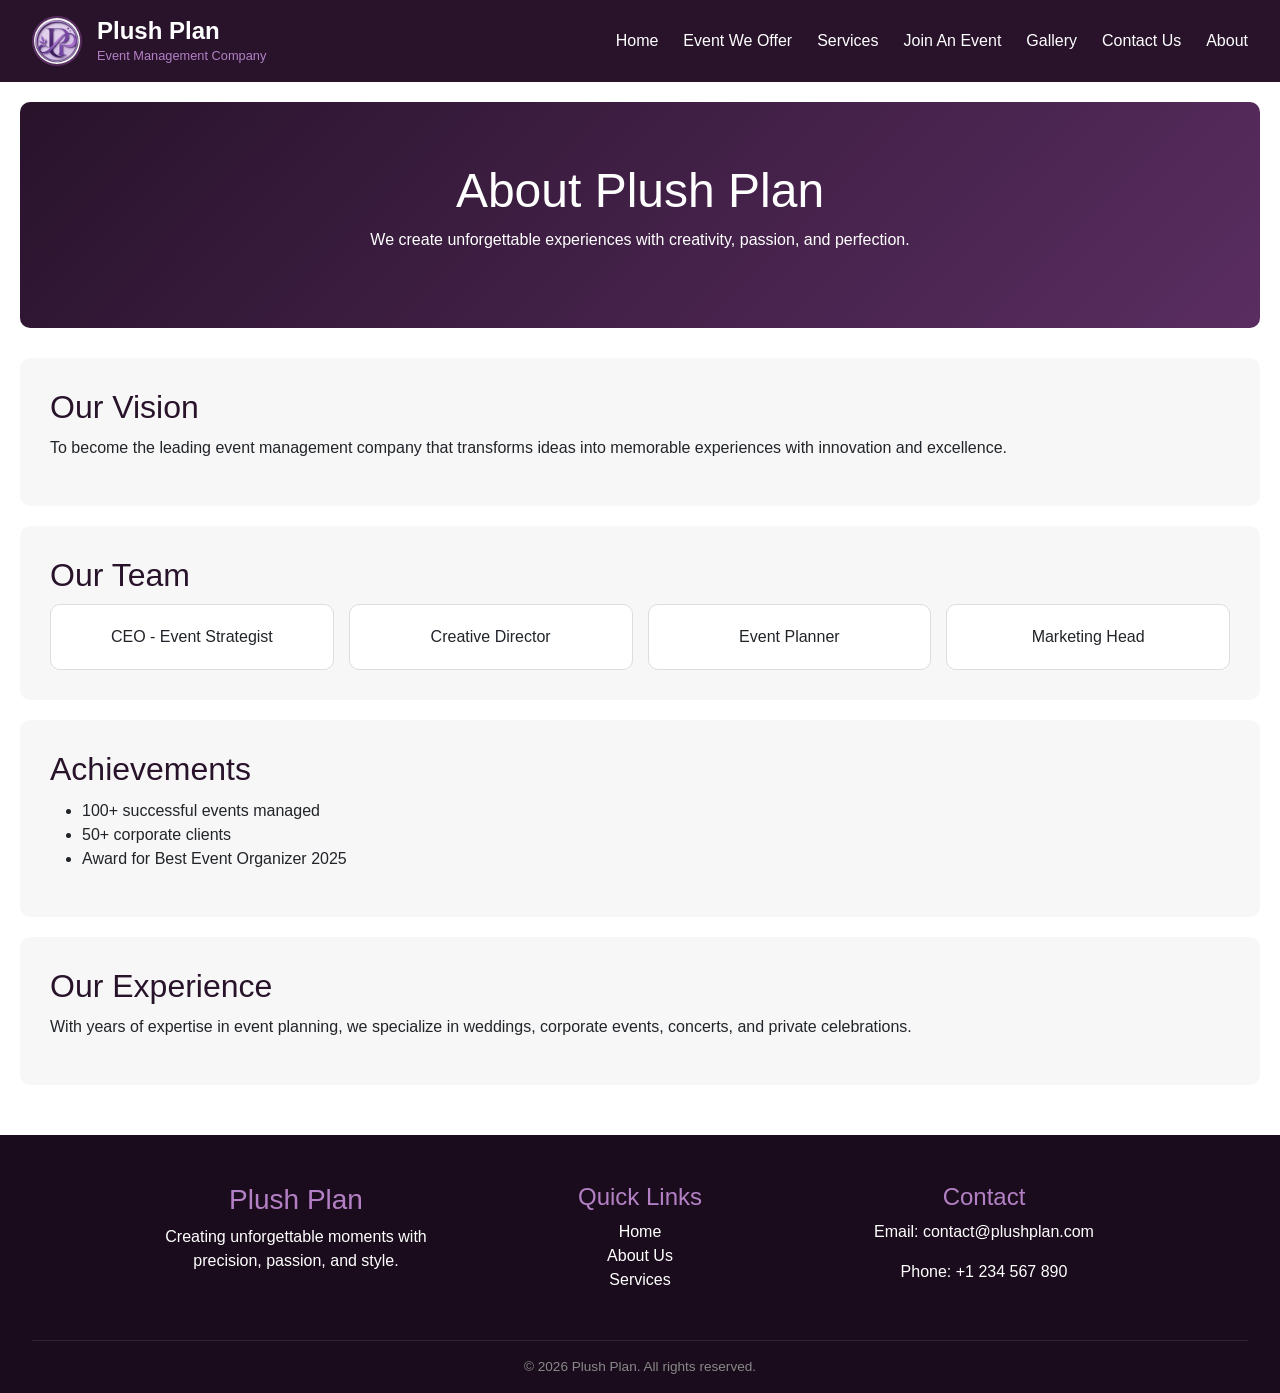
==== about.html @ 793eaf3a "about page" ====
<!DOCTYPE html>
<html lang="en">

<head>
    <meta charset="UTF-8">
    <meta name="viewport" content="width=device-width, initial-scale=1.0">
    <title>About Us - Plush Plan</title>

    <!-- Bootstrap -->
    <link href="https://cdn.jsdelivr.net/npm/bootstrap@5.3.3/dist/css/bootstrap.min.css" rel="stylesheet">

    <!-- CSS File -->
    <link rel="stylesheet" href="./style/about.css">
</head>

<body>

    <!-- Navbar (SAME AS HOMEPAGE) -->
    <nav class="navbar">
        <div class="brand-container">
            <img src="./assets/logo(1).png" alt="Plush Plan Logo" class="brand-logo">
            <div class="text-stack">
                <h1 class="brand-title">Plush Plan</h1>
                <span class="brand-subtitle">Event Management Company</span>
            </div>
        </div>

        <ul class="nav-links">
            <li><a href="index.html">Home</a></li>
            <li><a href="about.html">Event We Offer</a></li>
            <li><a href="#">Services</a></li>
            <li><a href="#">Join An Event</a></li>
            <li><a href="#">Gallery</a></li>
            <li><a href="#">Contact Us</a></li>
            <li><a href="about.html">About</a></li>
        </ul>
    </nav>

    <!-- ================= MAIN CONTENT ================= -->
    <div class="content-wrapper">

        <!-- Banner -->
        <section class="banner">
            <h1>About Plush Plan</h1>
            <p>We create unforgettable experiences with creativity, passion, and perfection.</p>
        </section>

        <!-- Vision -->
        <section class="section-box">
            <h2>Our Vision</h2>
            <p>
                To become the leading event management company that transforms ideas into memorable experiences
                with innovation and excellence.
            </p>
        </section>

        <!-- Team -->
        <section class="section-box">
            <h2>Our Team</h2>
            <div class="team-grid">
                <div class="team-card">CEO - Event Strategist</div>
                <div class="team-card">Creative Director</div>
                <div class="team-card">Event Planner</div>
                <div class="team-card">Marketing Head</div>
            </div>
        </section>

        <!-- Achievements -->
        <section class="section-box">
            <h2>Achievements</h2>
            <ul>
                <li>100+ successful events managed</li>
                <li>50+ corporate clients</li>
                <li>Award for Best Event Organizer 2025</li>
            </ul>
        </section>

        <!-- Experience -->
        <section class="section-box">
            <h2>Our Experience</h2>
            <p>
                With years of expertise in event planning, we specialize in weddings, corporate events,
                concerts, and private celebrations.
            </p>
        </section>

    </div>

    <!-- Footer (SAME AS HOMEPAGE) -->
    <footer class="footer">
        <div class="footer-content">

            <div class="footer-section">
                <h3>Plush Plan</h3>
                <p>Creating unforgettable moments with precision, passion, and style.</p>
            </div>

            <div class="footer-section">
                <h4>Quick Links</h4>
                <ul>
                    <li><a href="index.html">Home</a></li>
                    <li><a href="about.html">About Us</a></li>
                    <li><a href="#">Services</a></li>
                </ul>
            </div>

            <div class="footer-section">
                <h4>Contact</h4>
                <p>Email: contact@plushplan.com</p>
                <p>Phone: +1 234 567 890</p>
            </div>

        </div>

        <div class="footer-bottom">
            &copy; 2026 Plush Plan. All rights reserved.
        </div>
    </footer>

</body>
</html>
---- style/about.css ----
/* ================= GLOBAL ================= */
html, body {
    margin: 0;
    padding: 0;
    font-family: 'Segoe UI', sans-serif;
    background-color: #ffffff;
}

.content-wrapper {
    padding: 20px;
}

/* ================= NAVBAR (SAME AS HOME PAGE) ================= */
.navbar {
    display: flex;
    justify-content: space-between;
    align-items: center;
    background-color: #28132b;
    padding: 1rem 2rem;
    color: white;
}

.brand-container {
    display: flex;
    align-items: center;
    gap: 15px;
}

.text-stack {
    display: flex;
    flex-direction: column;
}

.brand-title {
    font-size: 1.5rem;
    font-weight: 700;
    color: #fff;
    margin: 0;
}

.brand-subtitle {
    font-size: 0.8rem;
    color: #b380c5;
}

.brand-logo {
    width: 50px;
    height: 50px;
    border-radius: 50%;
    object-fit: cover;
    border: 2px solid #5a2d61;
}

.nav-links {
    display: flex;
    list-style: none;
    gap: 25px;
    margin: 0;
}

.nav-links a {
    color: white;
    text-decoration: none;
    font-weight: 300;
    transition: 0.3s;
}

.nav-links a:hover {
    color: #b380c5;
}

/* ================= ABOUT PAGE CONTENT ================= */

.banner {
    text-align: center;
    padding: 60px 20px;
    background: linear-gradient(135deg, #28132b, #5a2d61);
    color: white;
    border-radius: 10px;
    margin-bottom: 30px;
}

.banner h1 {
    font-size: 3rem;
}

.section-box {
    background: #f7f7f7;
    padding: 30px;
    margin-bottom: 20px;
    border-radius: 10px;
}

.section-box h2 {
    color: #28132b;
    margin-bottom: 10px;
}

.team-grid {
    display: grid;
    grid-template-columns: repeat(auto-fit, minmax(180px, 1fr));
    gap: 15px;
}

.team-card {
    background: white;
    padding: 20px;
    border-radius: 10px;
    text-align: center;
    border: 1px solid #ddd;
}

/* ================= FOOTER (SAME AS HOME PAGE) ================= */
.footer {
    margin-top: 10px;
    background-color: #1a0c1c;
    color: #ffffff;
    padding: 3rem 2rem 1rem;
    text-align: center;
}

.footer-content {
    display: grid;
    grid-template-columns: repeat(auto-fit, minmax(250px, 1fr));
    gap: 2rem;
    max-width: 1000px;
    margin: 0 auto;
    justify-items: center;
}

.footer-section h3,
.footer-section h4 {
    color: #b380c5;
}

.footer-section ul {
    list-style: none;
    padding: 0;
}

.footer-section a {
    color: white;
    text-decoration: none;
}

.footer-section a:hover {
    color: #b380c5;
}

.footer-bottom {
    margin-top: 2rem;
    padding-top: 1rem;
    border-top: 1px solid #332136;
    font-size: 0.85rem;
    color: #888;
}
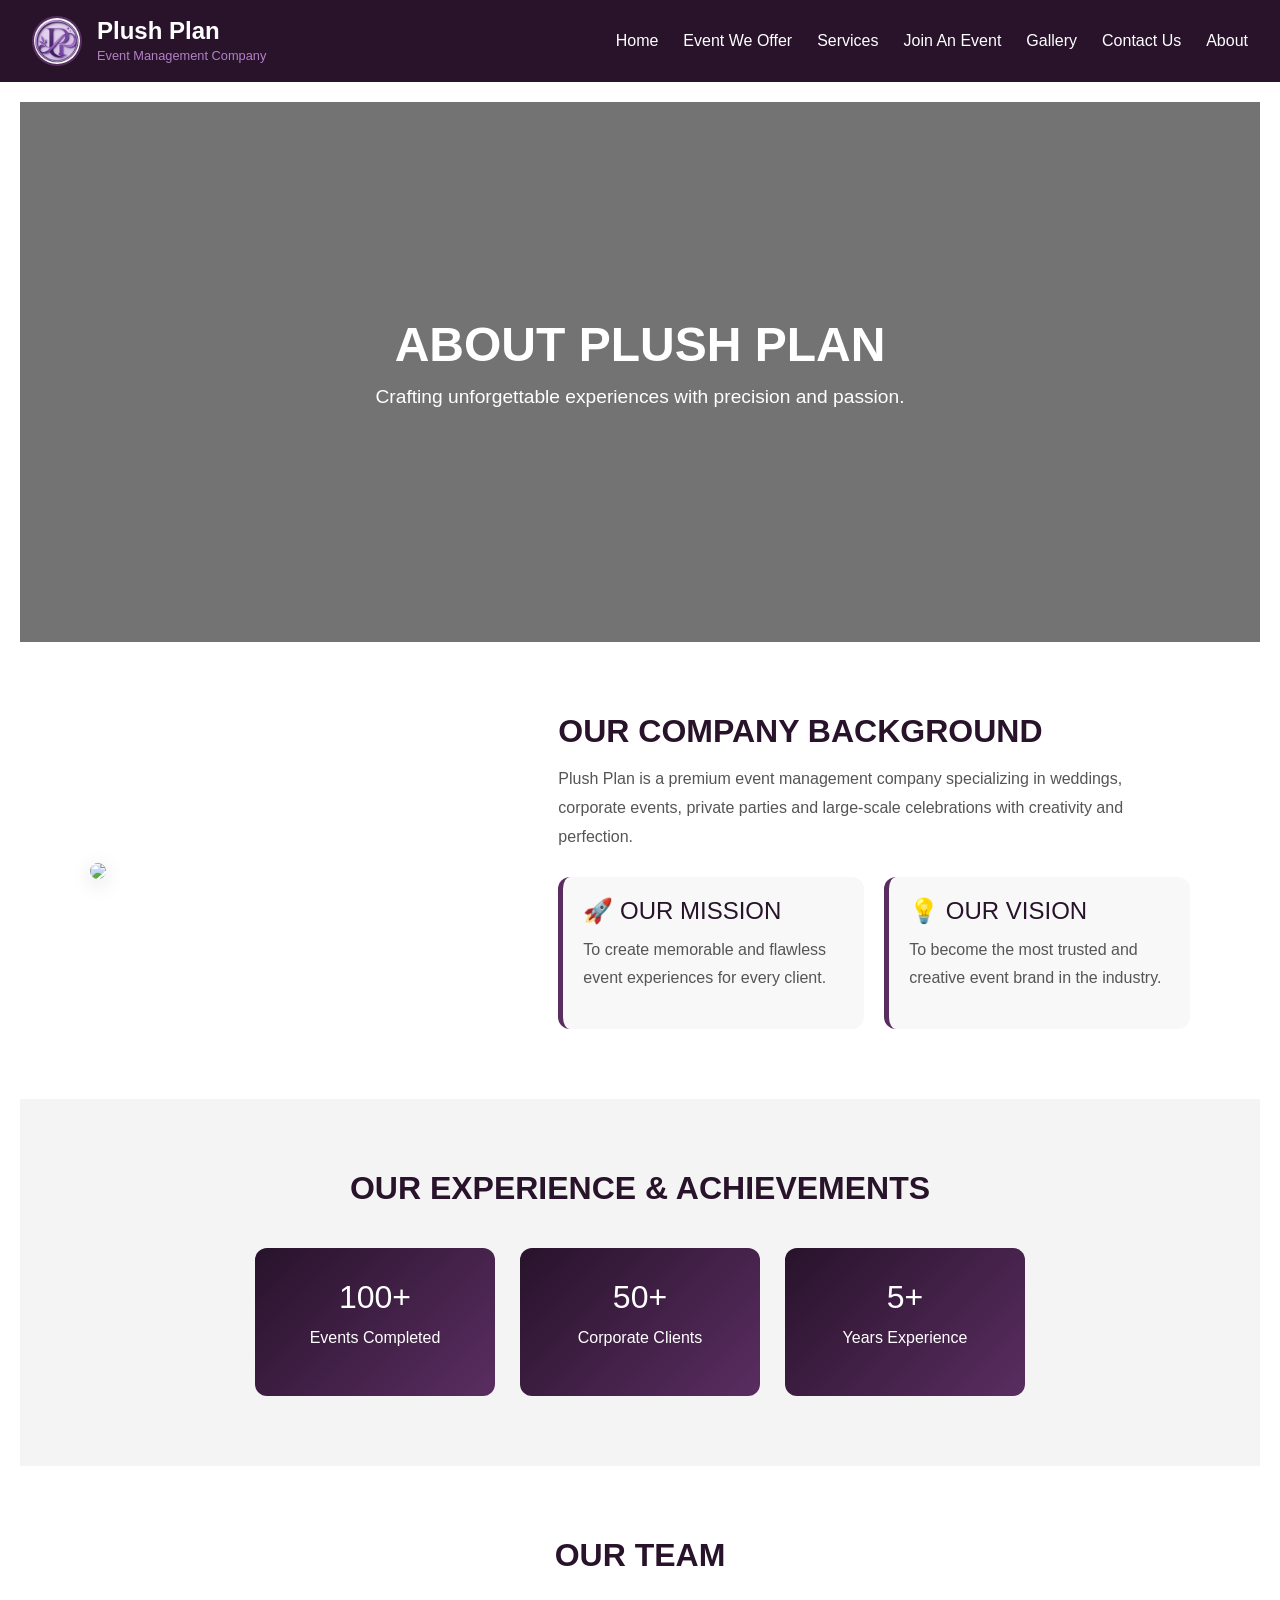
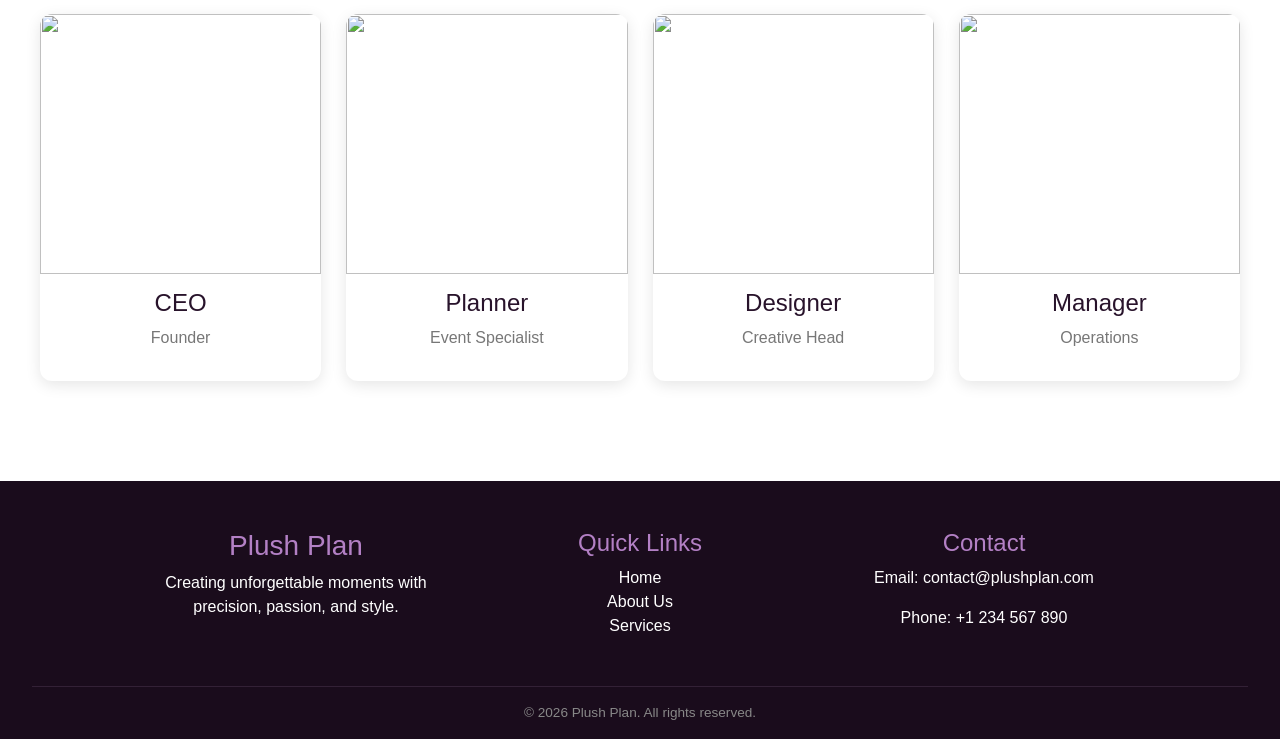
==== commit 5a173443: "about page edited" ====
--- a/about.html
+++ b/about.html
@@ -39,50 +39,104 @@
     <!-- ================= MAIN CONTENT ================= -->
     <div class="content-wrapper">
 
-        <!-- Banner -->
-        <section class="banner">
-            <h1>About Plush Plan</h1>
-            <p>We create unforgettable experiences with creativity, passion, and perfection.</p>
-        </section>
+       <!-- ================= HERO BANNER ================= -->
+<section class="about-hero">
+    <div class="hero-overlay">
+        <h1>ABOUT PLUSH PLAN</h1>
+        <p>Crafting unforgettable experiences with precision and passion.</p>
+    </div>
+</section>
 
-        <!-- Vision -->
-        <section class="section-box">
-            <h2>Our Vision</h2>
+<!-- ================= COMPANY + MISSION/VISION ================= -->
+<section class="about-main container">
+
+    <div class="row align-items-center">
+
+        <!-- LEFT IMAGE -->
+        <div class="col-md-5">
+            <img src="https://via.placeholder.com/500x400" class="img-fluid about-img">
+        </div>
+
+        <!-- RIGHT TEXT -->
+        <div class="col-md-7">
+            <h2>OUR COMPANY BACKGROUND</h2>
             <p>
-                To become the leading event management company that transforms ideas into memorable experiences
-                with innovation and excellence.
+                Plush Plan is a premium event management company specializing in weddings, corporate events,
+                private parties and large-scale celebrations with creativity and perfection.
             </p>
-        </section>
 
-        <!-- Team -->
-        <section class="section-box">
-            <h2>Our Team</h2>
-            <div class="team-grid">
-                <div class="team-card">CEO - Event Strategist</div>
-                <div class="team-card">Creative Director</div>
-                <div class="team-card">Event Planner</div>
-                <div class="team-card">Marketing Head</div>
+            <div class="mv-box">
+                <div class="mv">
+                    <h4>🚀 OUR MISSION</h4>
+                    <p>To create memorable and flawless event experiences for every client.</p>
+                </div>
+
+                <div class="mv">
+                    <h4>💡 OUR VISION</h4>
+                    <p>To become the most trusted and creative event brand in the industry.</p>
+                </div>
             </div>
-        </section>
+        </div>
 
-        <!-- Achievements -->
-        <section class="section-box">
-            <h2>Achievements</h2>
-            <ul>
-                <li>100+ successful events managed</li>
-                <li>50+ corporate clients</li>
-                <li>Award for Best Event Organizer 2025</li>
-            </ul>
-        </section>
+    </div>
+</section>
 
-        <!-- Experience -->
-        <section class="section-box">
-            <h2>Our Experience</h2>
-            <p>
-                With years of expertise in event planning, we specialize in weddings, corporate events,
-                concerts, and private celebrations.
-            </p>
-        </section>
+<!-- ================= EXPERIENCE ================= -->
+<section class="experience-section">
+    <h2>OUR EXPERIENCE & ACHIEVEMENTS</h2>
+
+    <div class="exp-grid">
+
+        <div class="exp-card">
+            <h3>100+</h3>
+            <p>Events Completed</p>
+        </div>
+
+        <div class="exp-card">
+            <h3>50+</h3>
+            <p>Corporate Clients</p>
+        </div>
+
+        <div class="exp-card">
+            <h3>5+</h3>
+            <p>Years Experience</p>
+        </div>
+
+    </div>
+</section>
+
+<!-- ================= TEAM ================= -->
+<section class="team-section">
+    <h2>OUR TEAM</h2>
+
+    <div class="team-grid">
+
+        <div class="team-card">
+            <img src="https://via.placeholder.com/200" alt="">
+            <h4>CEO</h4>
+            <p>Founder</p>
+        </div>
+
+        <div class="team-card">
+            <img src="https://via.placeholder.com/200" alt="">
+            <h4>Planner</h4>
+            <p>Event Specialist</p>
+        </div>
+
+        <div class="team-card">
+            <img src="https://via.placeholder.com/200" alt="">
+            <h4>Designer</h4>
+            <p>Creative Head</p>
+        </div>
+
+        <div class="team-card">
+            <img src="https://via.placeholder.com/200" alt="">
+            <h4>Manager</h4>
+            <p>Operations</p>
+        </div>
+
+    </div>
+</section>
 
     </div>
 
--- a/style/about.css
+++ b/style/about.css
@@ -69,47 +69,183 @@
     color: #b380c5;
 }
 
-/* ================= ABOUT PAGE CONTENT ================= */
-
-.banner {
-    text-align: center;
-    padding: 60px 20px;
+/* =========================================
+   ABOUT PAGE MAIN SECTION
+========================================= */
+
+.about-hero {
+    height: 60vh;
+    background: url("./assets/about-banner.jpg");
+    background-position: center;
+    background-size: cover;
+    background-repeat: no-repeat;
+    position: relative;
+}
+
+.hero-overlay {
+    background: rgba(0, 0, 0, 0.55);
+    width: 100%;
+    height: 100%;
+    display: flex;
+    flex-direction: column;
+    justify-content: center;
+    align-items: center;
+    color: white;
+    text-align: center;
+    padding: 20px;
+}
+
+.hero-overlay h1 {
+    font-size: 3rem;
+    font-weight: bold;
+    margin-bottom: 10px;
+    text-transform: uppercase;
+}
+
+.hero-overlay p {
+    font-size: 1.2rem;
+}
+
+.about-main {
+    padding: 70px 20px;
+}
+
+.about-img {
+    width: 100%;
+    border-radius: 12px;
+    box-shadow: 0px 5px 20px rgba(0,0,0,0.15);
+}
+
+.about-main h2 {
+    color: #28132b;
+    font-weight: 700;
+    margin-bottom: 15px;
+}
+
+.about-main p {
+    line-height: 1.8;
+    color: #555;
+}
+
+.mv-box {
+    display: flex;
+    gap: 20px;
+    margin-top: 25px;
+}
+
+.mv {
+    flex: 1;
+    background: #f8f8f8;
+    padding: 20px;
+    border-radius: 12px;
+    border-left: 5px solid #5a2d61;
+}
+
+.mv h4 {
+    color: #28132b;
+    margin-bottom: 10px;
+}
+
+/* EXPERIENCE */
+
+.experience-section {
+    background: #f4f4f4;
+    padding: 70px 20px;
+    text-align: center;
+}
+
+.experience-section h2 {
+    color: #28132b;
+    font-weight: bold;
+    margin-bottom: 40px;
+}
+
+.exp-grid {
+    display: flex;
+    justify-content: center;
+    flex-wrap: wrap;
+    gap: 25px;
+}
+
+.exp-card {
+    width: 240px;
     background: linear-gradient(135deg, #28132b, #5a2d61);
     color: white;
-    border-radius: 10px;
-    margin-bottom: 30px;
-}
-
-.banner h1 {
-    font-size: 3rem;
-}
-
-.section-box {
-    background: #f7f7f7;
     padding: 30px;
-    margin-bottom: 20px;
-    border-radius: 10px;
-}
-
-.section-box h2 {
-    color: #28132b;
+    border-radius: 12px;
+    transition: 0.3s;
+}
+
+.exp-card:hover {
+    transform: translateY(-8px);
+}
+
+.exp-card h3 {
+    font-size: 2rem;
     margin-bottom: 10px;
+}
+
+/* TEAM */
+
+.team-section {
+    padding: 70px 20px;
+    text-align: center;
+}
+
+.team-section h2 {
+    color: #28132b;
+    margin-bottom: 40px;
+    font-weight: bold;
 }
 
 .team-grid {
     display: grid;
-    grid-template-columns: repeat(auto-fit, minmax(180px, 1fr));
-    gap: 15px;
+    grid-template-columns: repeat(auto-fit,minmax(220px,1fr));
+    gap: 25px;
 }
 
 .team-card {
     background: white;
-    padding: 20px;
-    border-radius: 10px;
-    text-align: center;
-    border: 1px solid #ddd;
-}
-
+    border-radius: 12px;
+    overflow: hidden;
+    box-shadow: 0px 4px 15px rgba(0,0,0,0.1);
+    transition: 0.3s;
+}
+
+.team-card:hover {
+    transform: translateY(-8px);
+}
+
+.team-card img {
+    width: 100%;
+    height: 260px;
+    object-fit: cover;
+}
+
+.team-card h4 {
+    margin-top: 15px;
+    color: #28132b;
+}
+
+.team-card p {
+    color: #777;
+    padding-bottom: 15px;
+}
+
+@media(max-width:768px){
+
+    .hero-overlay h1{
+        font-size:2rem;
+    }
+
+    .hero-overlay p{
+        font-size:1rem;
+    }
+
+    .mv-box{
+        flex-direction:column;
+    }
+}
 /* ================= FOOTER (SAME AS HOME PAGE) ================= */
 .footer {
     margin-top: 10px;
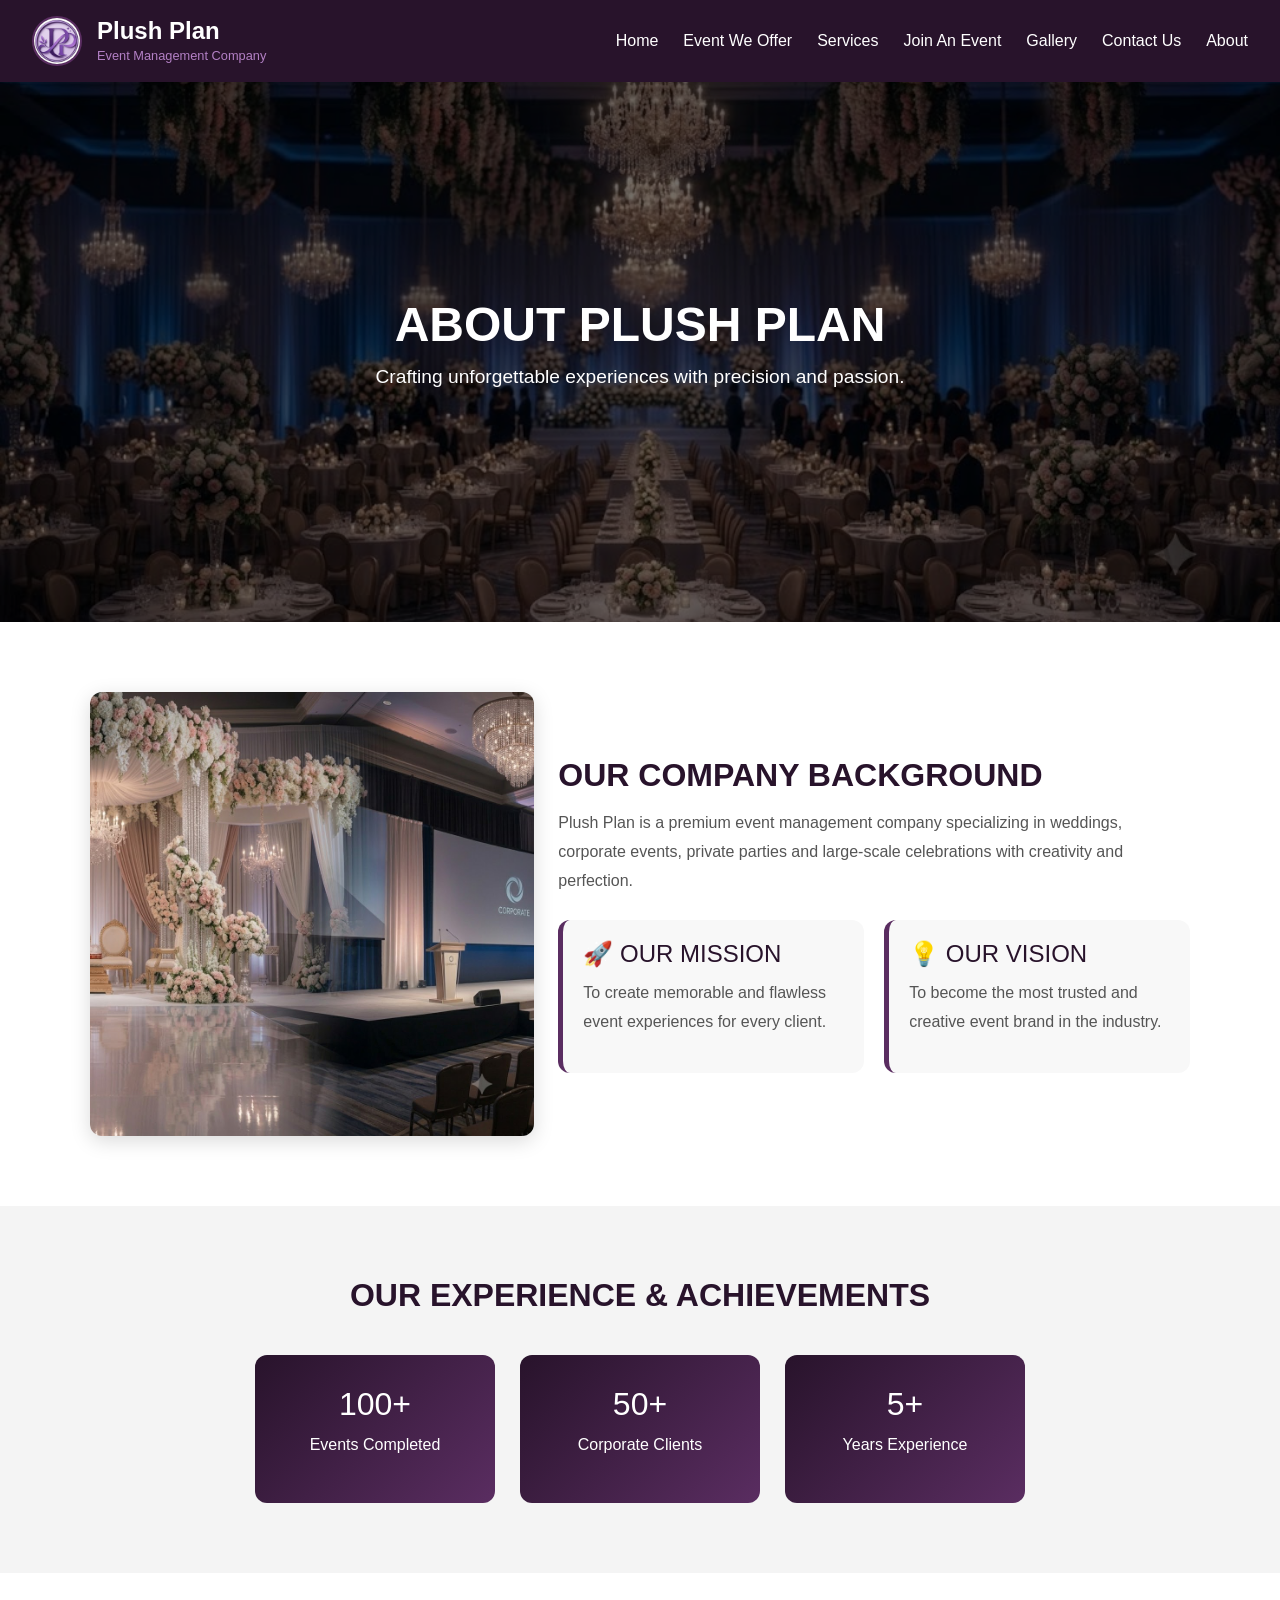
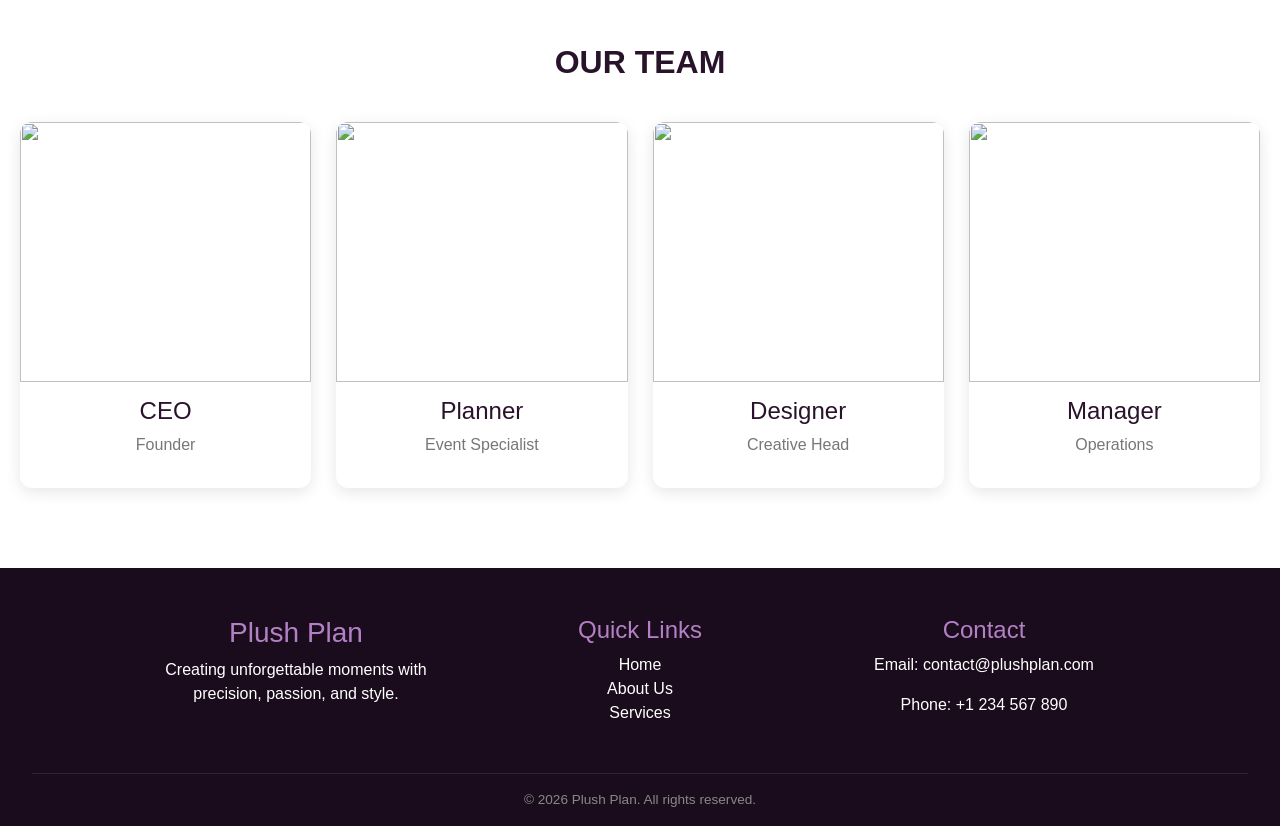
==== commit 187341bc: "edit aboutpage" ====
--- a/about.html
+++ b/about.html
@@ -10,7 +10,7 @@
     <link href="https://cdn.jsdelivr.net/npm/bootstrap@5.3.3/dist/css/bootstrap.min.css" rel="stylesheet">
 
     <!-- CSS File -->
-    <link rel="stylesheet" href="./style/about.css">
+    <link rel="stylesheet" href="/style/about.css">
 </head>
 
 <body>
@@ -36,107 +36,104 @@
         </ul>
     </nav>
 
-    <!-- ================= MAIN CONTENT ================= -->
-    <div class="content-wrapper">
+    <!-- ================= HERO BANNER ================= -->
+    <section class="about-hero">
+        <div class="hero-overlay">
+            <h1>ABOUT PLUSH PLAN</h1>
+            <p>Crafting unforgettable experiences with precision and passion.</p>
+        </div>
+    </section>
 
-       <!-- ================= HERO BANNER ================= -->
-<section class="about-hero">
-    <div class="hero-overlay">
-        <h1>ABOUT PLUSH PLAN</h1>
-        <p>Crafting unforgettable experiences with precision and passion.</p>
-    </div>
-</section>
+    <!-- ================= COMPANY + MISSION/VISION ================= -->
+    <section class="about-main container">
 
-<!-- ================= COMPANY + MISSION/VISION ================= -->
-<section class="about-main container">
+        <div class="row align-items-center">
 
-    <div class="row align-items-center">
+            <!-- LEFT IMAGE -->
+            <div class="col-md-5">
+                <img src="/assets/aboutposter.jfif" class="img-fluid about-img">
+            </div>
 
-        <!-- LEFT IMAGE -->
-        <div class="col-md-5">
-            <img src="https://via.placeholder.com/500x400" class="img-fluid about-img">
-        </div>
+            <!-- RIGHT TEXT -->
+            <div class="col-md-7">
+                <h2>OUR COMPANY BACKGROUND</h2>
+                <p>
+                    Plush Plan is a premium event management company specializing in weddings, corporate events,
+                    private parties and large-scale celebrations with creativity and perfection.
+                </p>
 
-        <!-- RIGHT TEXT -->
-        <div class="col-md-7">
-            <h2>OUR COMPANY BACKGROUND</h2>
-            <p>
-                Plush Plan is a premium event management company specializing in weddings, corporate events,
-                private parties and large-scale celebrations with creativity and perfection.
-            </p>
+                <div class="mv-box">
+                    <div class="mv">
+                        <h4>🚀 OUR MISSION</h4>
+                        <p>To create memorable and flawless event experiences for every client.</p>
+                    </div>
 
-            <div class="mv-box">
-                <div class="mv">
-                    <h4>🚀 OUR MISSION</h4>
-                    <p>To create memorable and flawless event experiences for every client.</p>
-                </div>
-
-                <div class="mv">
-                    <h4>💡 OUR VISION</h4>
-                    <p>To become the most trusted and creative event brand in the industry.</p>
+                    <div class="mv">
+                        <h4>💡 OUR VISION</h4>
+                        <p>To become the most trusted and creative event brand in the industry.</p>
+                    </div>
                 </div>
             </div>
+
         </div>
+    </section>
 
-    </div>
-</section>
+    <!-- ================= EXPERIENCE ================= -->
+    <section class="experience-section">
+        <h2>OUR EXPERIENCE & ACHIEVEMENTS</h2>
 
-<!-- ================= EXPERIENCE ================= -->
-<section class="experience-section">
-    <h2>OUR EXPERIENCE & ACHIEVEMENTS</h2>
+        <div class="exp-grid">
 
-    <div class="exp-grid">
+            <div class="exp-card">
+                <h3>100+</h3>
+                <p>Events Completed</p>
+            </div>
 
-        <div class="exp-card">
-            <h3>100+</h3>
-            <p>Events Completed</p>
+            <div class="exp-card">
+                <h3>50+</h3>
+                <p>Corporate Clients</p>
+            </div>
+
+            <div class="exp-card">
+                <h3>5+</h3>
+                <p>Years Experience</p>
+            </div>
+
         </div>
+    </section>
 
-        <div class="exp-card">
-            <h3>50+</h3>
-            <p>Corporate Clients</p>
+    <!-- ================= TEAM ================= -->
+    <section class="team-section">
+        <h2>OUR TEAM</h2>
+
+        <div class="team-grid">
+
+            <div class="team-card">
+                <img src="https://via.placeholder.com/200" alt="">
+                <h4>CEO</h4>
+                <p>Founder</p>
+            </div>
+
+            <div class="team-card">
+                <img src="https://via.placeholder.com/200" alt="">
+                <h4>Planner</h4>
+                <p>Event Specialist</p>
+            </div>
+
+            <div class="team-card">
+                <img src="https://via.placeholder.com/200" alt="">
+                <h4>Designer</h4>
+                <p>Creative Head</p>
+            </div>
+
+            <div class="team-card">
+                <img src="https://via.placeholder.com/200" alt="">
+                <h4>Manager</h4>
+                <p>Operations</p>
+            </div>
+
         </div>
-
-        <div class="exp-card">
-            <h3>5+</h3>
-            <p>Years Experience</p>
-        </div>
-
-    </div>
-</section>
-
-<!-- ================= TEAM ================= -->
-<section class="team-section">
-    <h2>OUR TEAM</h2>
-
-    <div class="team-grid">
-
-        <div class="team-card">
-            <img src="https://via.placeholder.com/200" alt="">
-            <h4>CEO</h4>
-            <p>Founder</p>
-        </div>
-
-        <div class="team-card">
-            <img src="https://via.placeholder.com/200" alt="">
-            <h4>Planner</h4>
-            <p>Event Specialist</p>
-        </div>
-
-        <div class="team-card">
-            <img src="https://via.placeholder.com/200" alt="">
-            <h4>Designer</h4>
-            <p>Creative Head</p>
-        </div>
-
-        <div class="team-card">
-            <img src="https://via.placeholder.com/200" alt="">
-            <h4>Manager</h4>
-            <p>Operations</p>
-        </div>
-
-    </div>
-</section>
+    </section>
 
     </div>
 
@@ -172,4 +169,5 @@
     </footer>
 
 </body>
+
 </html>
--- a/style/about.css
+++ b/style/about.css
@@ -75,7 +75,7 @@
 
 .about-hero {
     height: 60vh;
-    background: url("./assets/about-banner.jpg");
+    background: url(/assets/aboutusbanner.jfif);
     background-position: center;
     background-size: cover;
     background-repeat: no-repeat;
@@ -246,6 +246,7 @@
         flex-direction:column;
     }
 }
+
 /* ================= FOOTER (SAME AS HOME PAGE) ================= */
 .footer {
     margin-top: 10px;
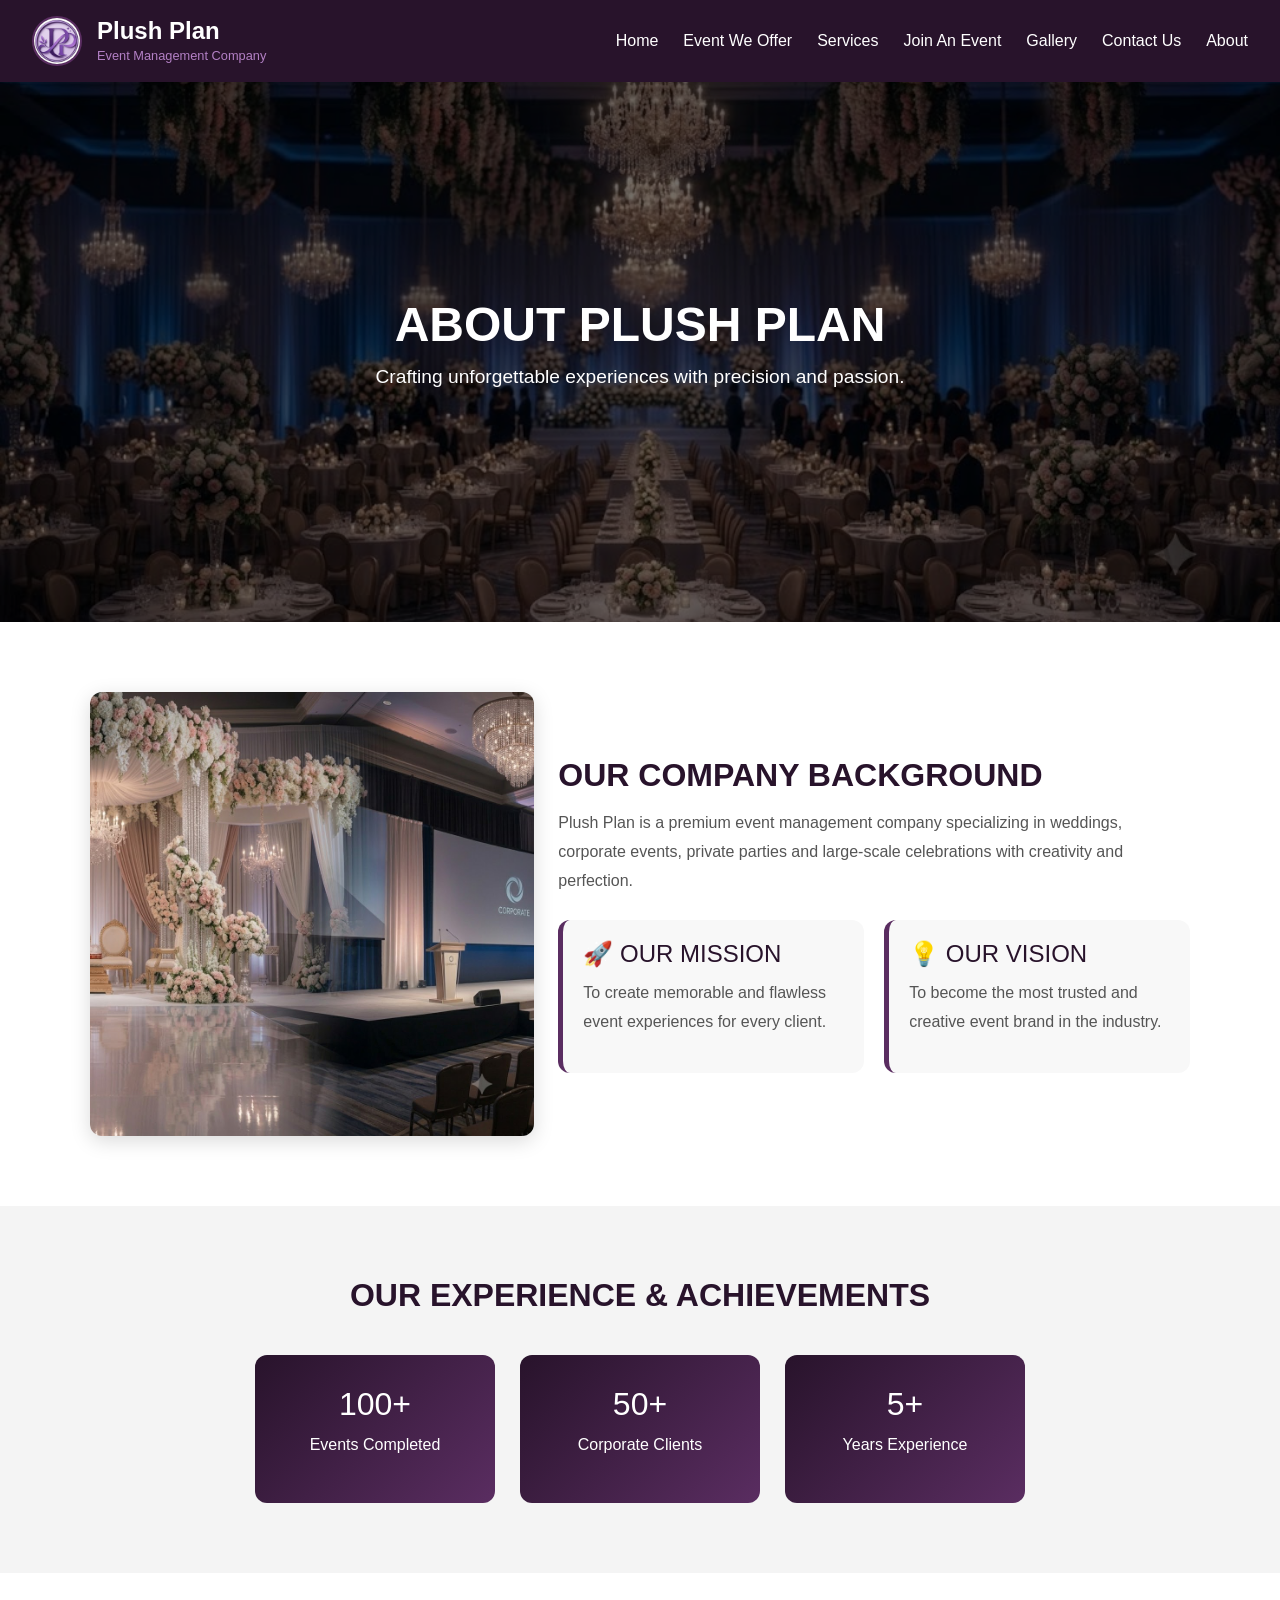
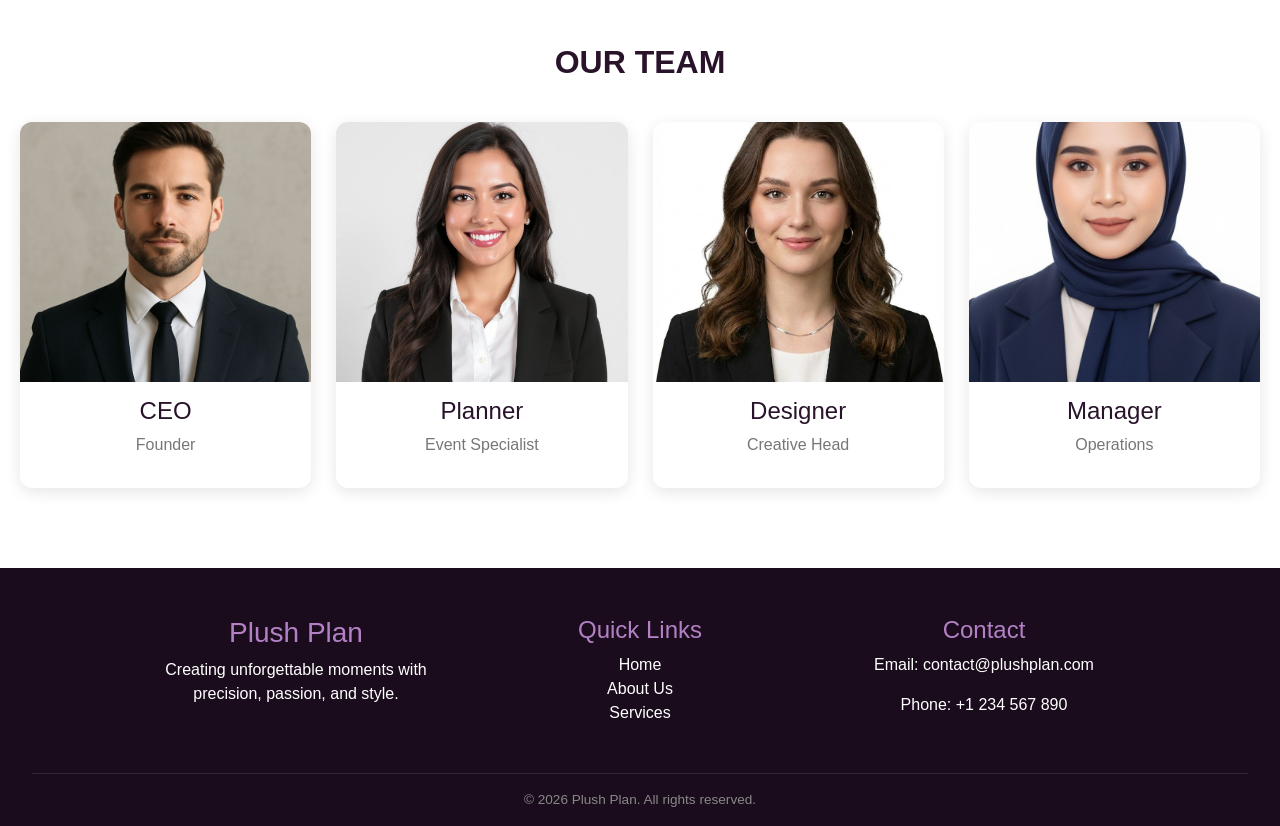
==== commit 2b81d85c: "about page done" ====
--- a/about.html
+++ b/about.html
@@ -109,25 +109,25 @@
         <div class="team-grid">
 
             <div class="team-card">
-                <img src="https://via.placeholder.com/200" alt="">
+                <img src="/assets/client_1.jpg(1).jpeg" alt="">
                 <h4>CEO</h4>
                 <p>Founder</p>
             </div>
 
             <div class="team-card">
-                <img src="https://via.placeholder.com/200" alt="">
+                <img src="./assets/client_2.jpg (1)(1).jpeg" alt="">
                 <h4>Planner</h4>
                 <p>Event Specialist</p>
             </div>
 
             <div class="team-card">
-                <img src="https://via.placeholder.com/200" alt="">
+                <img src="/assets/client_3.jpg(1).jpeg" alt="">
                 <h4>Designer</h4>
                 <p>Creative Head</p>
             </div>
 
             <div class="team-card">
-                <img src="https://via.placeholder.com/200" alt="">
+                <img src="./assets/client_4.jpg(1).jpeg" alt="">
                 <h4>Manager</h4>
                 <p>Operations</p>
             </div>
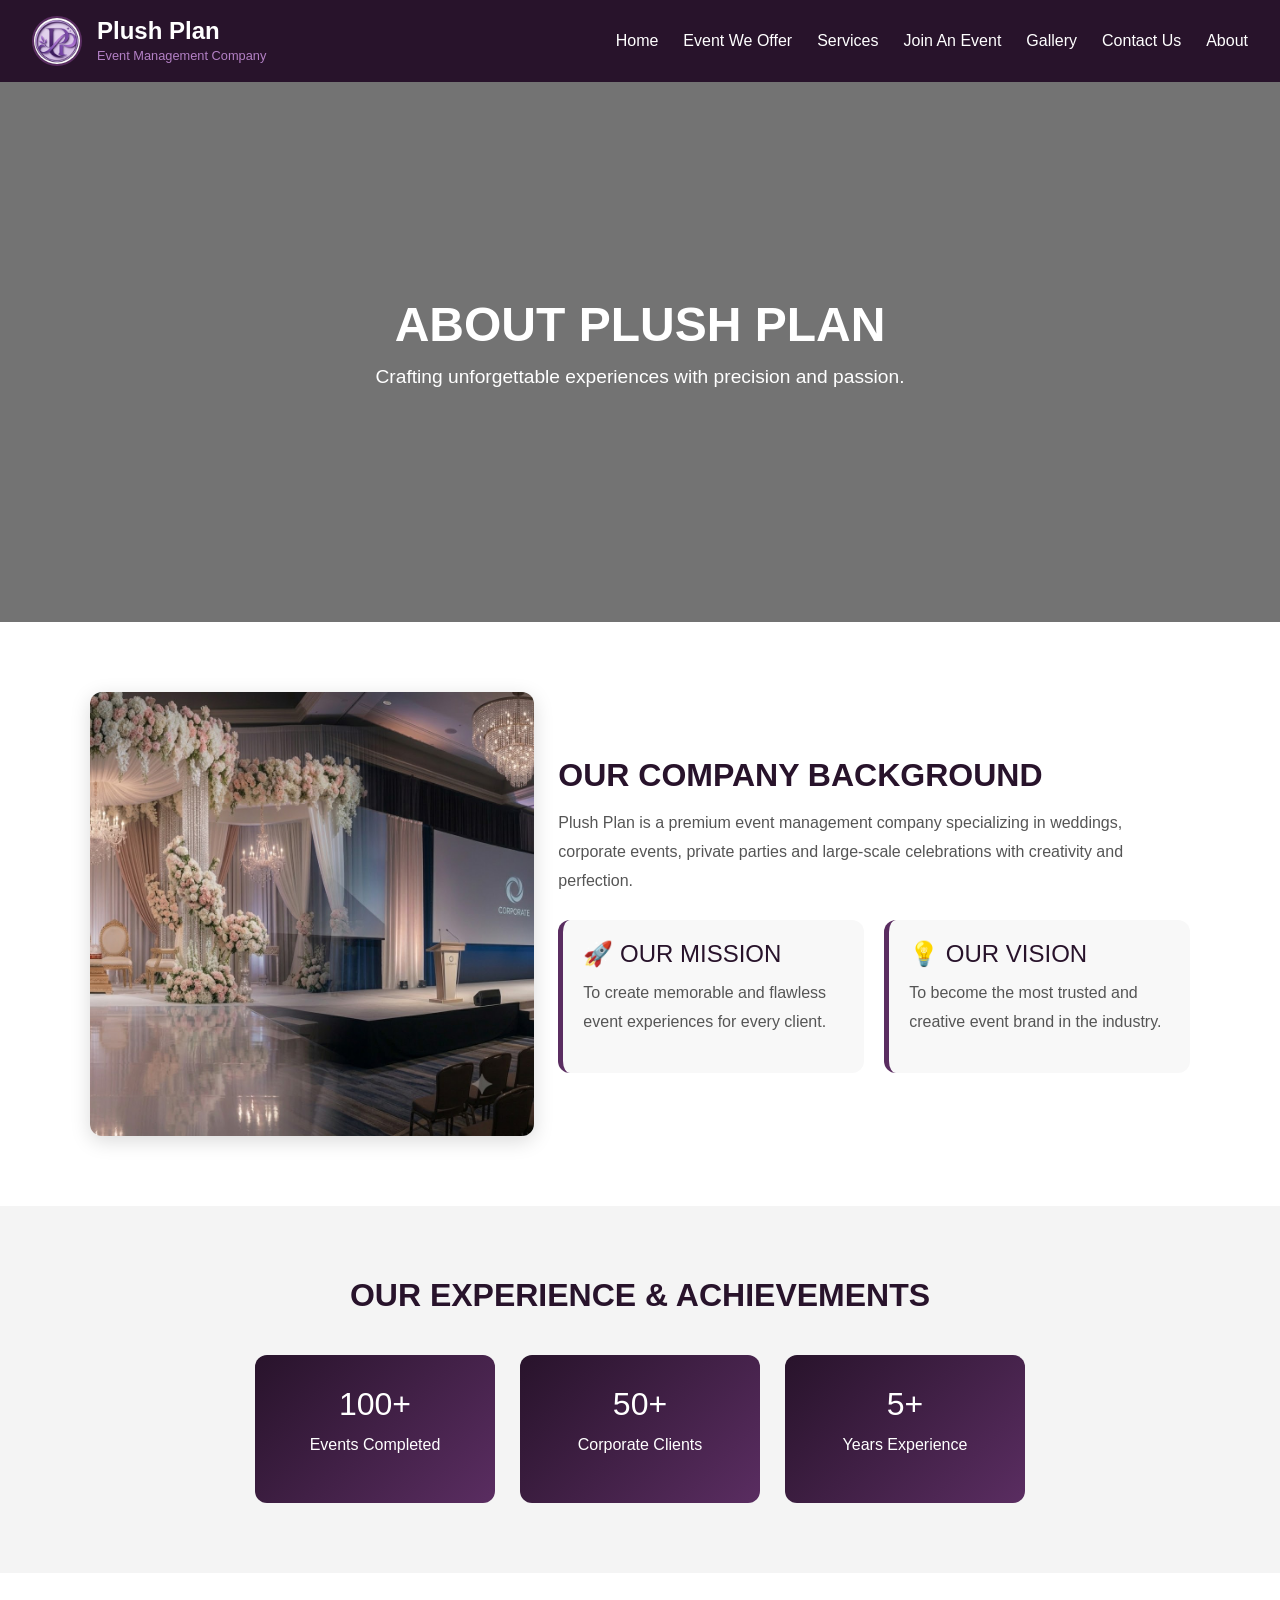
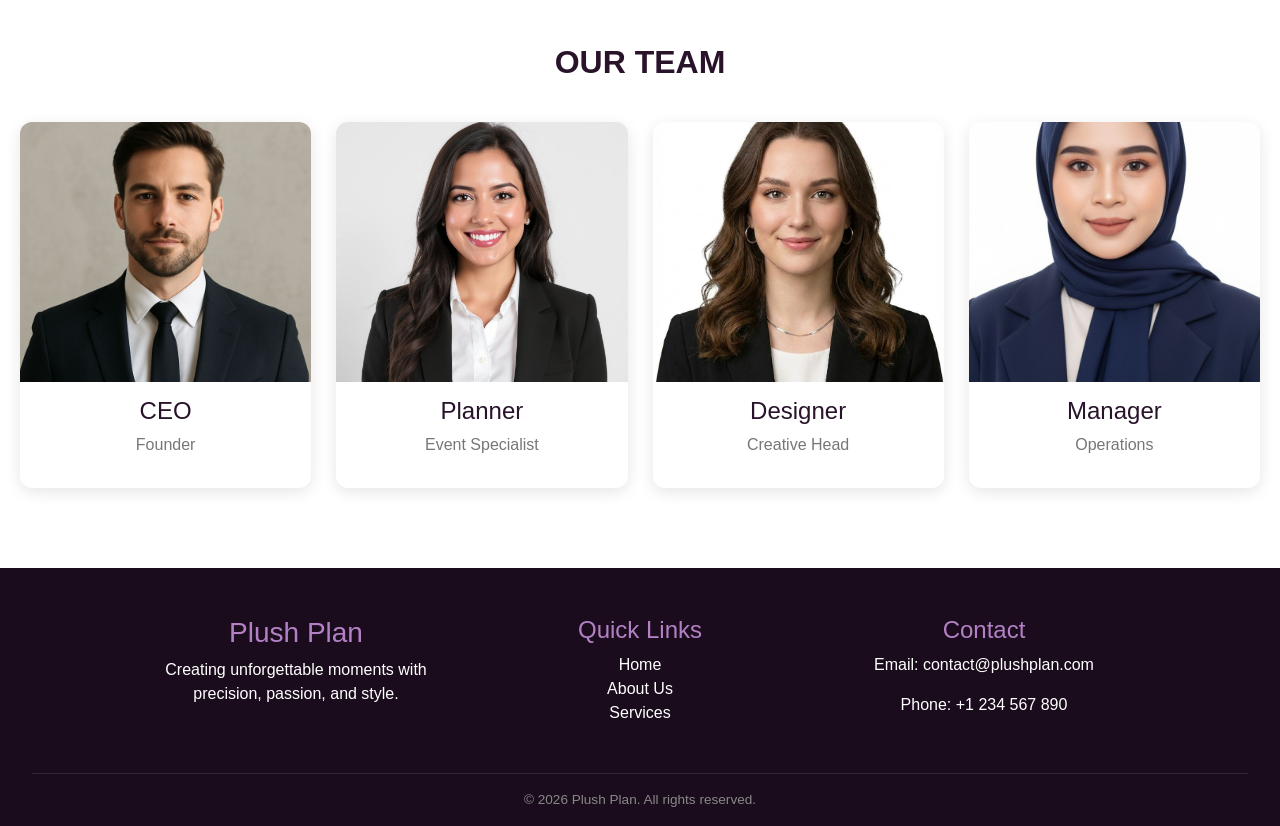
==== commit ff0a2163: "ff" ====
--- a/about.html
+++ b/about.html
@@ -10,7 +10,7 @@
     <link href="https://cdn.jsdelivr.net/npm/bootstrap@5.3.3/dist/css/bootstrap.min.css" rel="stylesheet">
 
     <!-- CSS File -->
-    <link rel="stylesheet" href="/style/about.css">
+    <link rel="stylesheet" href="./style/about.css">
 </head>
 
 <body>
@@ -51,7 +51,7 @@
 
             <!-- LEFT IMAGE -->
             <div class="col-md-5">
-                <img src="/assets/aboutposter.jfif" class="img-fluid about-img">
+                <img src="./assets/aboutposter.jfif" class="img-fluid about-img">
             </div>
 
             <!-- RIGHT TEXT -->
@@ -109,7 +109,7 @@
         <div class="team-grid">
 
             <div class="team-card">
-                <img src="/assets/client_1.jpg(1).jpeg" alt="">
+                <img src="./assets/client_1.jpg(1).jpeg" alt="">
                 <h4>CEO</h4>
                 <p>Founder</p>
             </div>
@@ -121,7 +121,7 @@
             </div>
 
             <div class="team-card">
-                <img src="/assets/client_3.jpg(1).jpeg" alt="">
+                <img src="./assets/client_3.jpg(1).jpeg" alt="">
                 <h4>Designer</h4>
                 <p>Creative Head</p>
             </div>
--- a/style/about.css
+++ b/style/about.css
@@ -75,7 +75,7 @@
 
 .about-hero {
     height: 60vh;
-    background: url(/assets/aboutusbanner.jfif);
+    background: url(./assets/aboutusbanner.jfif);
     background-position: center;
     background-size: cover;
     background-repeat: no-repeat;
